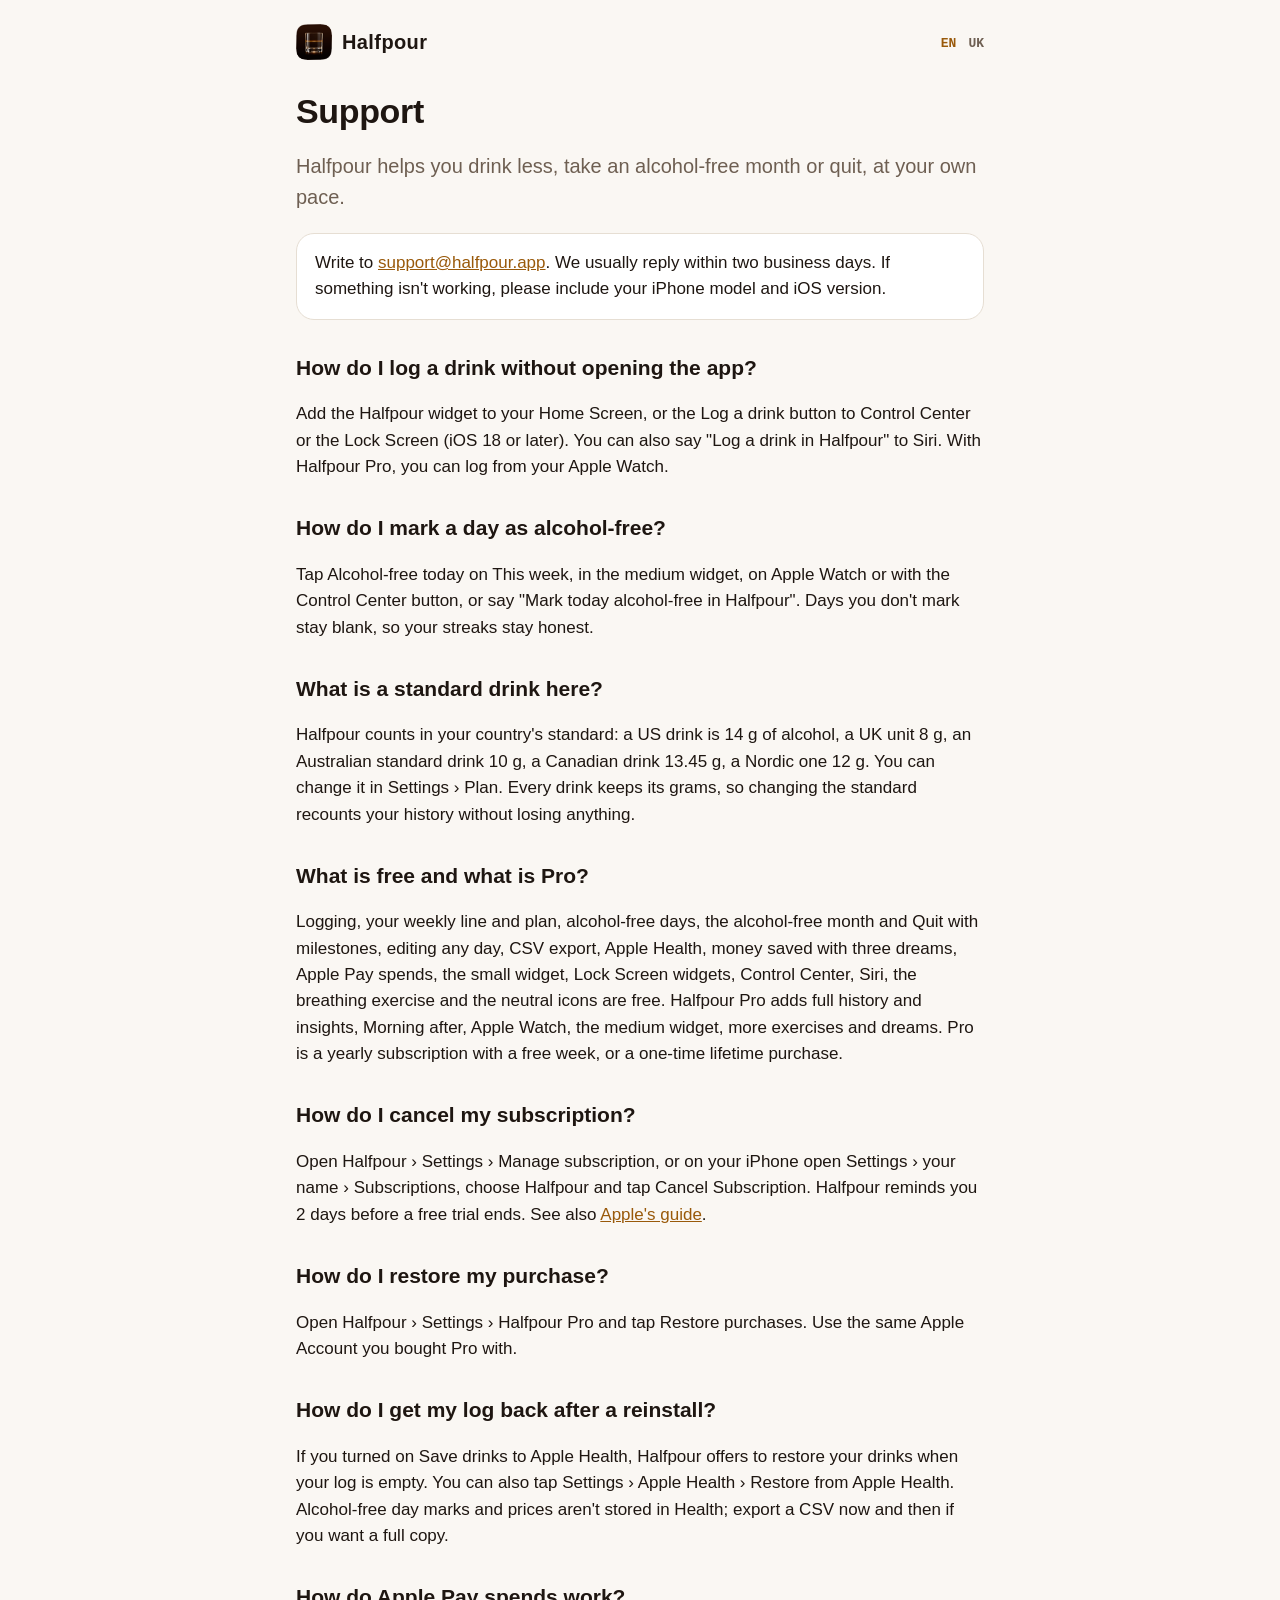
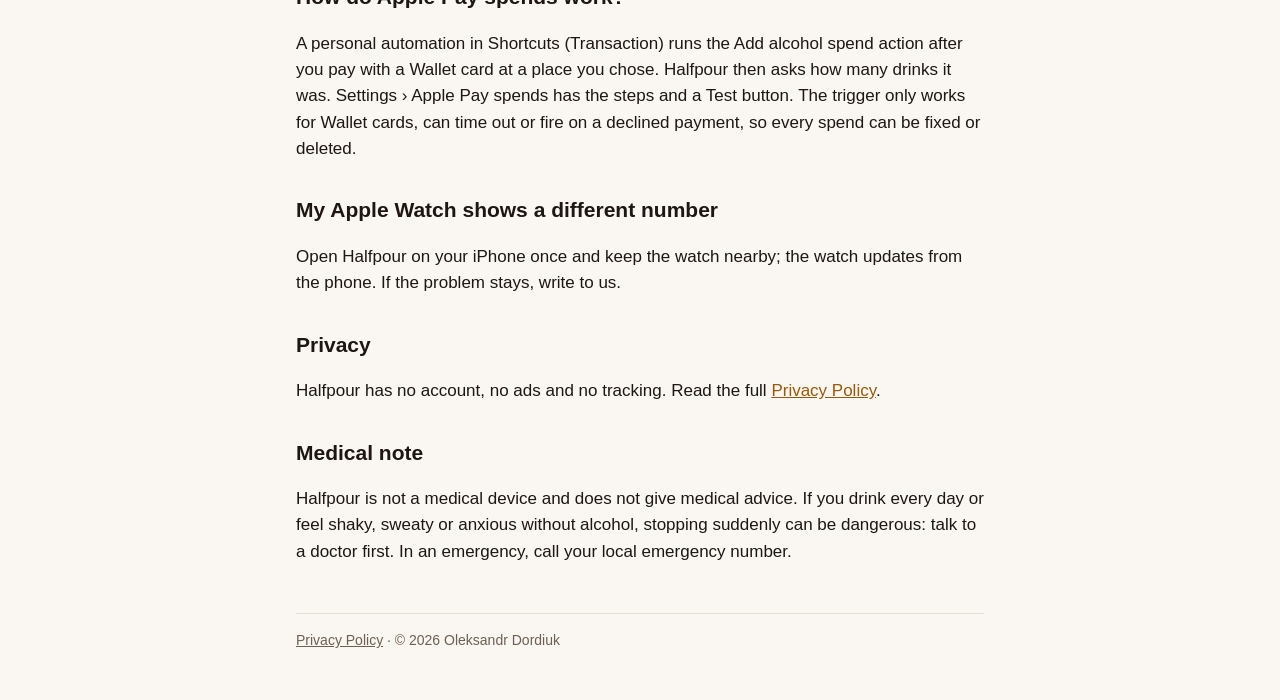
==== support/index.html @ 037bc1f8 "Halfpour site: home, Privacy Policy and Support in English and Ukrainian Co-Authored-By: Claude Opus" ====
<!doctype html>
<html lang="en">
<head>
<meta charset="utf-8">
<meta name="viewport" content="width=device-width, initial-scale=1, viewport-fit=cover">
<title>Halfpour — Support</title>
<meta name="description" content="Help with Halfpour: logging, standard drinks, Apple Health, Apple Pay spends, Pro and subscriptions.">
<link rel="stylesheet" href="../assets/site.css">
<link rel="icon" href="../assets/icon-64.png" type="image/png">
<link rel="apple-touch-icon" href="../assets/apple-touch-icon.png">
</head>
<body>
<main>
<header><a class="brand" href="../"><img src="../assets/icon-64.png" alt="">Halfpour</a><nav class="lang"><a href="./" aria-current="page">EN</a><a href="../uk/support/">UK</a></nav></header>
<h1>Support</h1>
<p class="lead">Halfpour helps you drink less, take an alcohol-free month or quit, at your own pace.</p>

<div class="card">
Write to <a href="mailto:support@halfpour.app">support@halfpour.app</a>. We usually reply within two business days. If something isn't working, please include your iPhone model and iOS version.
</div>

<h2>How do I log a drink without opening the app?</h2>
<p>Add the Halfpour widget to your Home Screen, or the Log a drink button to Control Center or the Lock Screen (iOS 18 or later). You can also say "Log a drink in Halfpour" to Siri. With Halfpour Pro, you can log from your Apple Watch.</p>

<h2>How do I mark a day as alcohol-free?</h2>
<p>Tap Alcohol-free today on This week, in the medium widget, on Apple Watch or with the Control Center button, or say "Mark today alcohol-free in Halfpour". Days you don't mark stay blank, so your streaks stay honest.</p>

<h2>What is a standard drink here?</h2>
<p>Halfpour counts in your country's standard: a US drink is 14 g of alcohol, a UK unit 8 g, an Australian standard drink 10 g, a Canadian drink 13.45 g, a Nordic one 12 g. You can change it in Settings › Plan. Every drink keeps its grams, so changing the standard recounts your history without losing anything.</p>

<h2>What is free and what is Pro?</h2>
<p>Logging, your weekly line and plan, alcohol-free days, the alcohol-free month and Quit with milestones, editing any day, CSV export, Apple Health, money saved with three dreams, Apple Pay spends, the small widget, Lock Screen widgets, Control Center, Siri, the breathing exercise and the neutral icons are free. Halfpour Pro adds full history and insights, Morning after, Apple Watch, the medium widget, more exercises and dreams. Pro is a yearly subscription with a free week, or a one-time lifetime purchase.</p>

<h2>How do I cancel my subscription?</h2>
<p>Open Halfpour › Settings › Manage subscription, or on your iPhone open Settings › your name › Subscriptions, choose Halfpour and tap Cancel Subscription. Halfpour reminds you 2 days before a free trial ends. See also <a href="https://support.apple.com/118428">Apple's guide</a>.</p>

<h2>How do I restore my purchase?</h2>
<p>Open Halfpour › Settings › Halfpour Pro and tap Restore purchases. Use the same Apple Account you bought Pro with.</p>

<h2>How do I get my log back after a reinstall?</h2>
<p>If you turned on Save drinks to Apple Health, Halfpour offers to restore your drinks when your log is empty. You can also tap Settings › Apple Health › Restore from Apple Health. Alcohol-free day marks and prices aren't stored in Health; export a CSV now and then if you want a full copy.</p>

<h2>How do Apple Pay spends work?</h2>
<p>A personal automation in Shortcuts (Transaction) runs the Add alcohol spend action after you pay with a Wallet card at a place you chose. Halfpour then asks how many drinks it was. Settings › Apple Pay spends has the steps and a Test button. The trigger only works for Wallet cards, can time out or fire on a declined payment, so every spend can be fixed or deleted.</p>

<h2>My Apple Watch shows a different number</h2>
<p>Open Halfpour on your iPhone once and keep the watch nearby; the watch updates from the phone. If the problem stays, write to us.</p>

<h2>Privacy</h2>
<p>Halfpour has no account, no ads and no tracking. Read the full <a href="../privacy/">Privacy Policy</a>.</p>

<h2>Medical note</h2>
<p>Halfpour is not a medical device and does not give medical advice. If you drink every day or feel shaky, sweaty or anxious without alcohol, stopping suddenly can be dangerous: talk to a doctor first. In an emergency, call your local emergency number.</p>

<footer><a href="../privacy/">Privacy Policy</a> · © 2026 Oleksandr Dordiuk</footer>
</main>
</body>
</html>
---- assets/site.css ----
/* Halfpour site: палітра Pour Line (Palette.swift), системні шрифти, світла й темна теми. */
:root {
  --bg: #FAF7F3;
  --surface: #FFFFFF;
  --text: #1E1611;
  --muted: #6E5F52;
  --line: #E6DED3;
  --amber: #E8A23A;
  --amber-text: #99590A;
}
@media (prefers-color-scheme: dark) {
  :root {
    --bg: #16100D;
    --surface: #1F1612;
    --text: #F2E6D2;
    --muted: #AA977F;
    --line: #3A2E26;
    --amber-text: #F0B04F;
  }
}
* { box-sizing: border-box; }
html { -webkit-text-size-adjust: 100%; }
body {
  margin: 0;
  background: var(--bg);
  color: var(--text);
  font: 17px/1.55 -apple-system, BlinkMacSystemFont, "Segoe UI", Roboto, Helvetica, Arial, sans-serif;
}
main { max-width: 720px; margin: 0 auto; padding: 24px 16px 48px; }
header { display: flex; align-items: center; justify-content: space-between; gap: 12px; margin-bottom: 32px; }
.brand { display: flex; align-items: center; gap: 10px; color: var(--text); text-decoration: none; font-weight: 700; font-size: 20px; letter-spacing: 0.02em; }
.brand img { width: 36px; height: 36px; border-radius: 9px; }
.lang a { color: var(--muted); text-decoration: none; font: 600 13px ui-monospace, "SF Mono", Menlo, monospace; margin-left: 12px; }
.lang a[aria-current] { color: var(--amber-text); }
h1 { font-size: 34px; line-height: 1.15; margin: 0 0 8px; font-stretch: expanded; letter-spacing: -0.01em; }
h2 { font-size: 21px; margin: 32px 0 8px; }
a { color: var(--amber-text); }
.meta { color: var(--muted); font: 13px ui-monospace, "SF Mono", Menlo, monospace; text-transform: uppercase; letter-spacing: 0.08em; margin: 0 0 24px; }
.card { background: var(--surface); border: 1px solid var(--line); border-radius: 18px; padding: 16px 18px; margin: 16px 0; }
.lead { font-size: 20px; color: var(--muted); }
.cta { display: inline-block; background: var(--amber); color: #1E1611; font-weight: 700; text-decoration: none; padding: 12px 20px; border-radius: 14px; margin: 8px 0; }
ul { padding-left: 22px; }
li { margin: 4px 0; }
footer { margin-top: 48px; padding-top: 16px; border-top: 1px solid var(--line); color: var(--muted); font-size: 14px; }
footer a { color: var(--muted); }
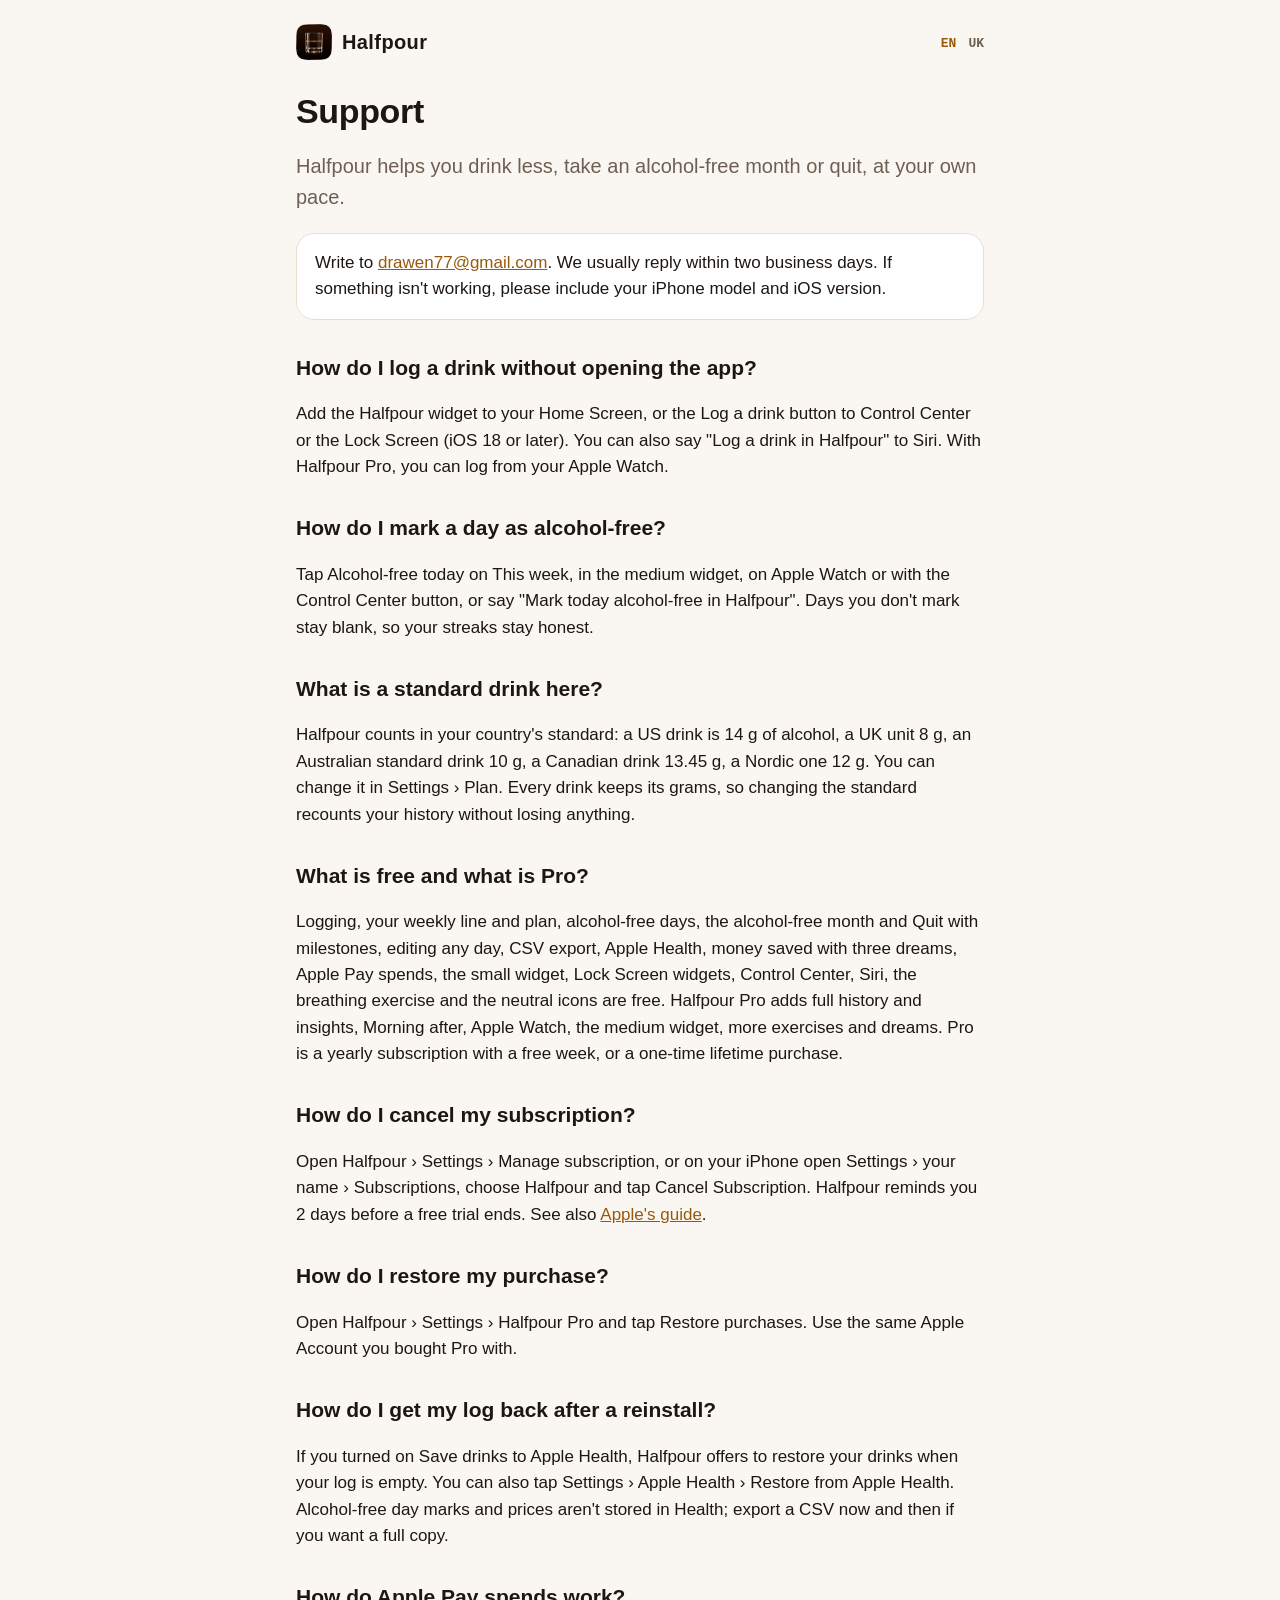
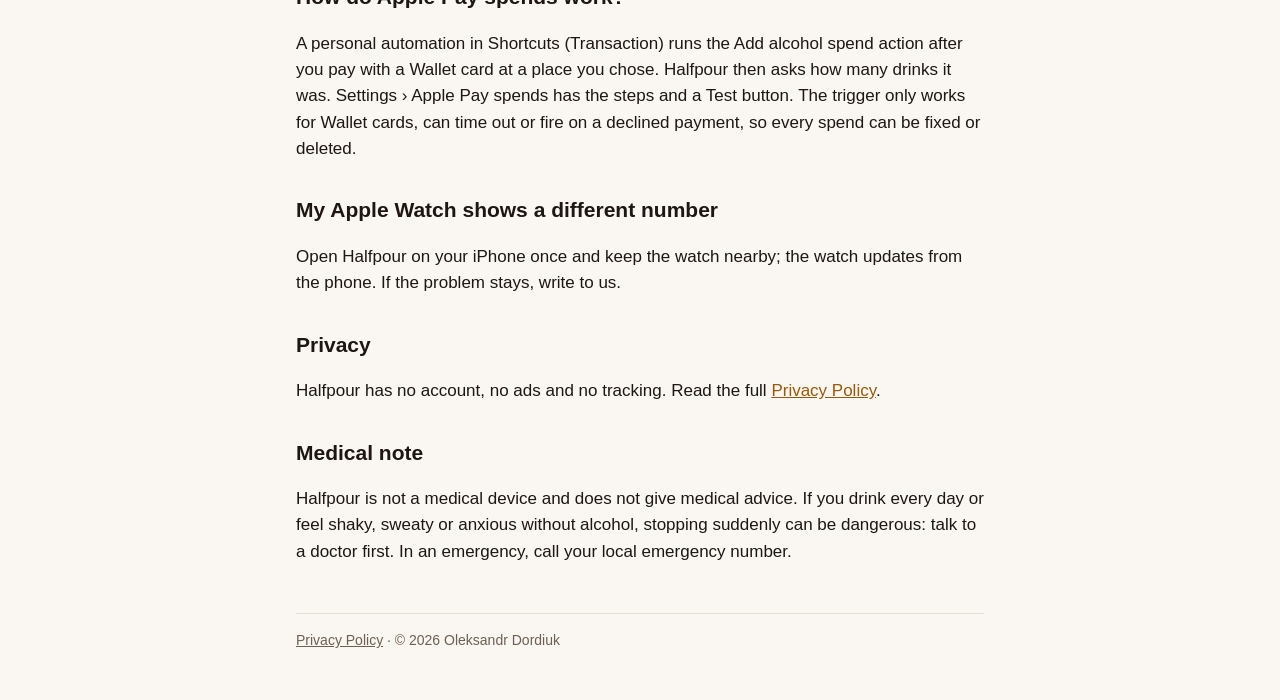
==== commit e914e85b: "Host on GitHub Pages: hosting section, support email, effective date - Privacy Policy (en, uk): the " ====
--- a/support/index.html
+++ b/support/index.html
@@ -16,7 +16,7 @@
 <p class="lead">Halfpour helps you drink less, take an alcohol-free month or quit, at your own pace.</p>
 
 <div class="card">
-Write to <a href="mailto:support@halfpour.app">support@halfpour.app</a>. We usually reply within two business days. If something isn't working, please include your iPhone model and iOS version.
+Write to <a href="mailto:drawen77@gmail.com">drawen77@gmail.com</a>. We usually reply within two business days. If something isn't working, please include your iPhone model and iOS version.
 </div>
 
 <h2>How do I log a drink without opening the app?</h2>
